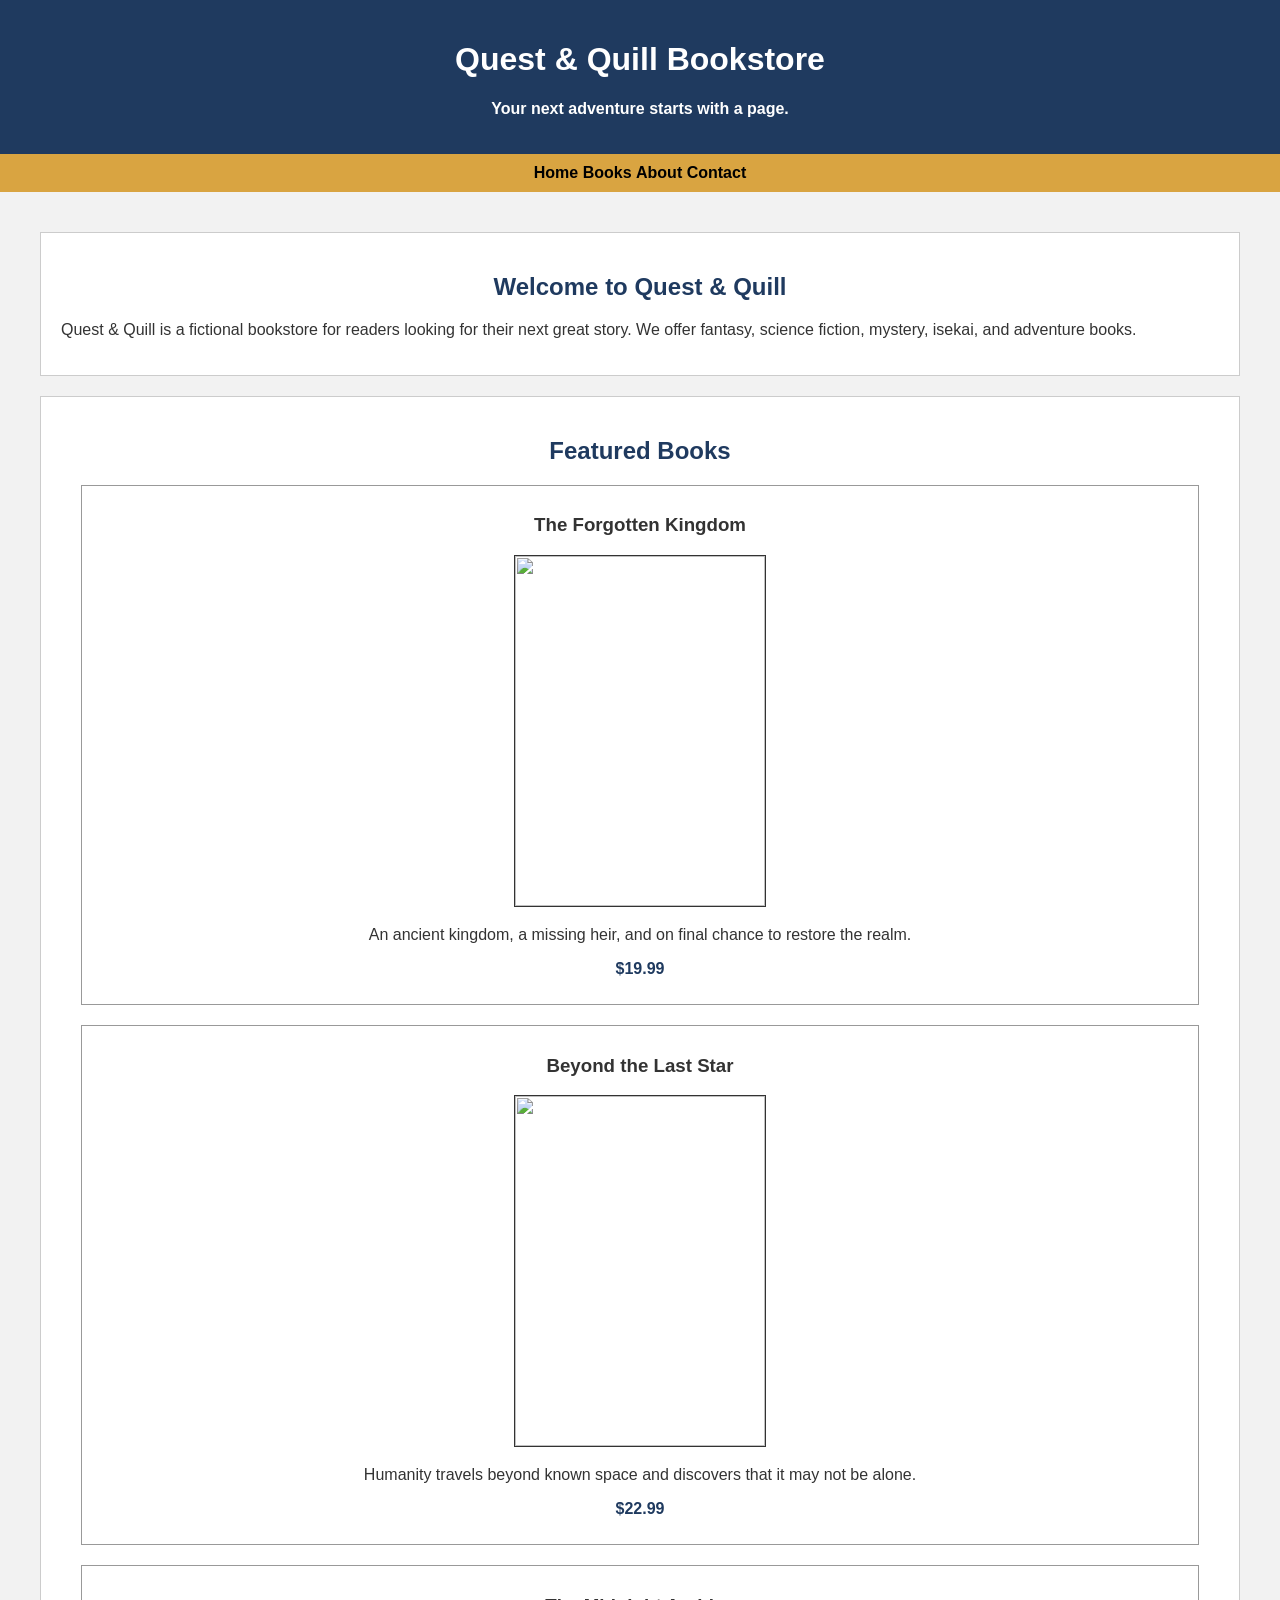
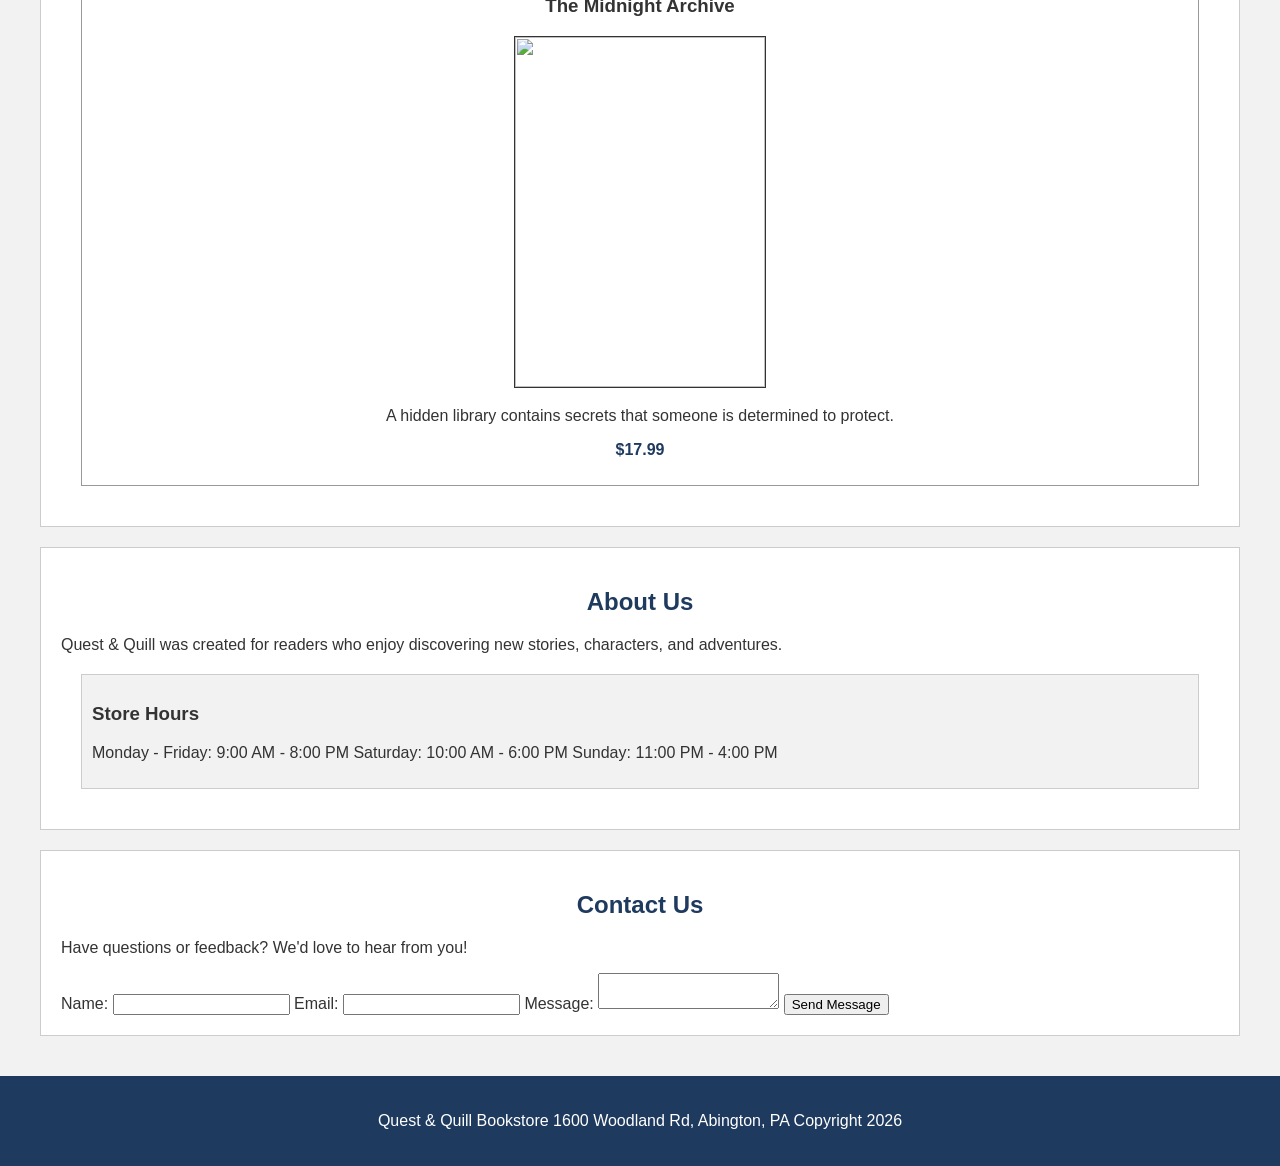
==== index.html @ 0fe10b80 "Initial Storefront Project" ====
<!DOCTYPE html>

<html>

<head>

    <title>Quest & Quill Bookstore</title>

    <link rel="stylesheet" type="text/css" href="styles.css">

    <style type="text/css">
        h2{
            color: #1F3A5F;
            text-align: center;
        }

    </style>

</head>

<body>

    <header>
        <h1>Quest & Quill Bookstore</h1>

        <p style="text-align: center; font-weight: bold;">
            Your next adventure starts with a page.
        </p>

    </header>


    <nav>
        <a class="navlink" href="#home">Home</a>
        <a class="navlink" href="#books">Books</a>
        <a class="navlink" href="#about">About</a>
        <a class="navlink" href="#contact">Contact</a>
    </nav>

    <main id="home">

        <section>
            <h2>Welcome to Quest & Quill</h2>

            <p>
                Quest & Quill is a fictional bookstore for readers
                looking for their next great story. We offer fantasy,
                science fiction, mystery, isekai, and adventure books.
            </p>

        </section>


        <section id="books">
            <h2>Featured Books</h2>

            <article>
                <h3> The Forgotten Kingdom</h3>

                <img src="images/fantasy.jpeg"
                     width="250"
                     height="350">

                <p>
                    An ancient kingdom, a missing heir, and on final
                    chance to restore the realm.
                </p>

                <p class="price">$19.99</p>
            </article>


            <article>
                <h3>Beyond the Last Star</h3>

                <img src="images/sci-fi.jpeg"
                     width="250"
                     height="350">

                <p>
                    Humanity travels beyond known space and discovers
                    that it may not be alone.
                </p>

                <p class="price">$22.99</p>
            </article>

            <article>
                <h3>The Midnight Archive</h3>

                <img src="images/mystery.png"
                     width="250"
                     height="350">

                <p>
                    A hidden library contains secrets that someone
                    is determined to protect.
                </p>

                <p class="price">$17.99</p>
            </article>
        </section>
    
        <section id="about">
            <h2>About Us</h2>
            <p>
                Quest & Quill was created for readers who enjoy
                discovering new stories, characters, and adventures.
            </p>

            <aside>
                <h3>Store Hours</h3>
                <p>
                    Monday - Friday: 9:00 AM - 8:00 PM
                    Saturday: 10:00 AM - 6:00 PM
                    Sunday: 11:00 PM - 4:00 PM
                </p>
            </aside>
        </section>

        <section id="contact">
            <h2>Contact Us</h2>
            <p>
                Have questions or feedback? We'd love to hear from you!
            </p>
            <form>
                <label for="name">Name:</label>
                <input type="text" id="name" name="name">

                <label for="email">Email:</label>
                <input type="email" id="email" name="email">

                <label for="message">Message:</label>
                <textarea id="message" name="message"></textarea>

                <button type="submit">Send Message</button>
            </form>
        </section>
    </main>


    <footer>
        <p>
            Quest & Quill Bookstore
            1600 Woodland Rd, Abington, PA
            Copyright 2026
        </p>
    </footer>

</body>

</html>
---- styles.css ----
body {
    font-family: Arial, Helvetica, sans-serif;
    background-color: #F2F2F2;
    color: #333333;
    margin: 0px;
}


header {
    background-color: #1F3A5F;
    color: white;
    text-align: center;
    padding: 20px;
}


nav {
    background-color: #D9A441;
    text-align: center;
    padding: 10px;
}


.navlink {
    color: #000000;
    font-weight: bold;
    text-decoration: none;
}


main {
    padding: 20px;
}


section {
    background-color: white;
    margin: 20px;
    padding: 20px;
    border: 1px solid #CCCCCC;
}


article {
    margin: 20px;
    padding: 10px;
    border: 1px solid #999999;
    text-align: center;
}


img {
    border: 1px solid #333333;
}


.price {
    color: #1F3A5F;
    font-weight: bold;
}


aside {
    background-color: #F2F2F2;
    margin: 20px;
    padding: 10px;
    border: 1px solid #CCCCCC;
}


footer {
    background-color: #1F3A5F;
    color: white;
    text-align: center;
    padding: 20px;
}
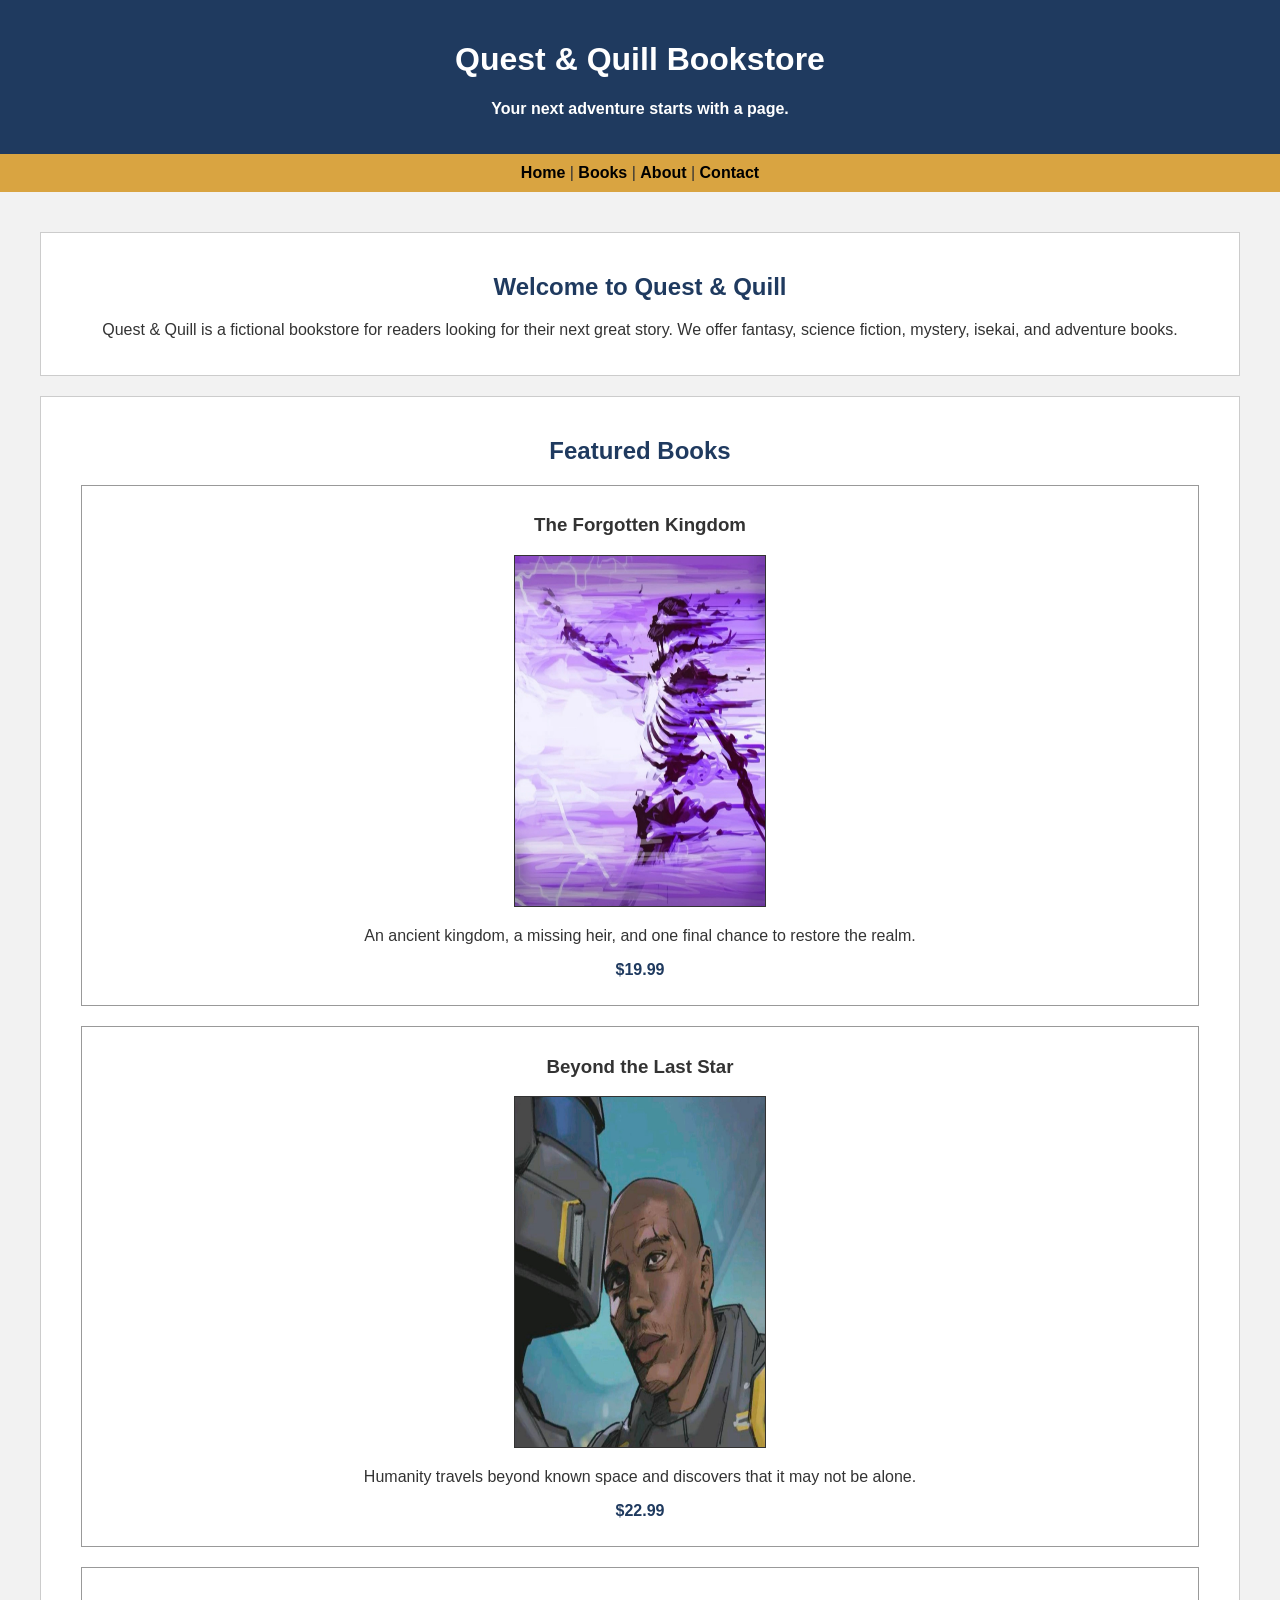
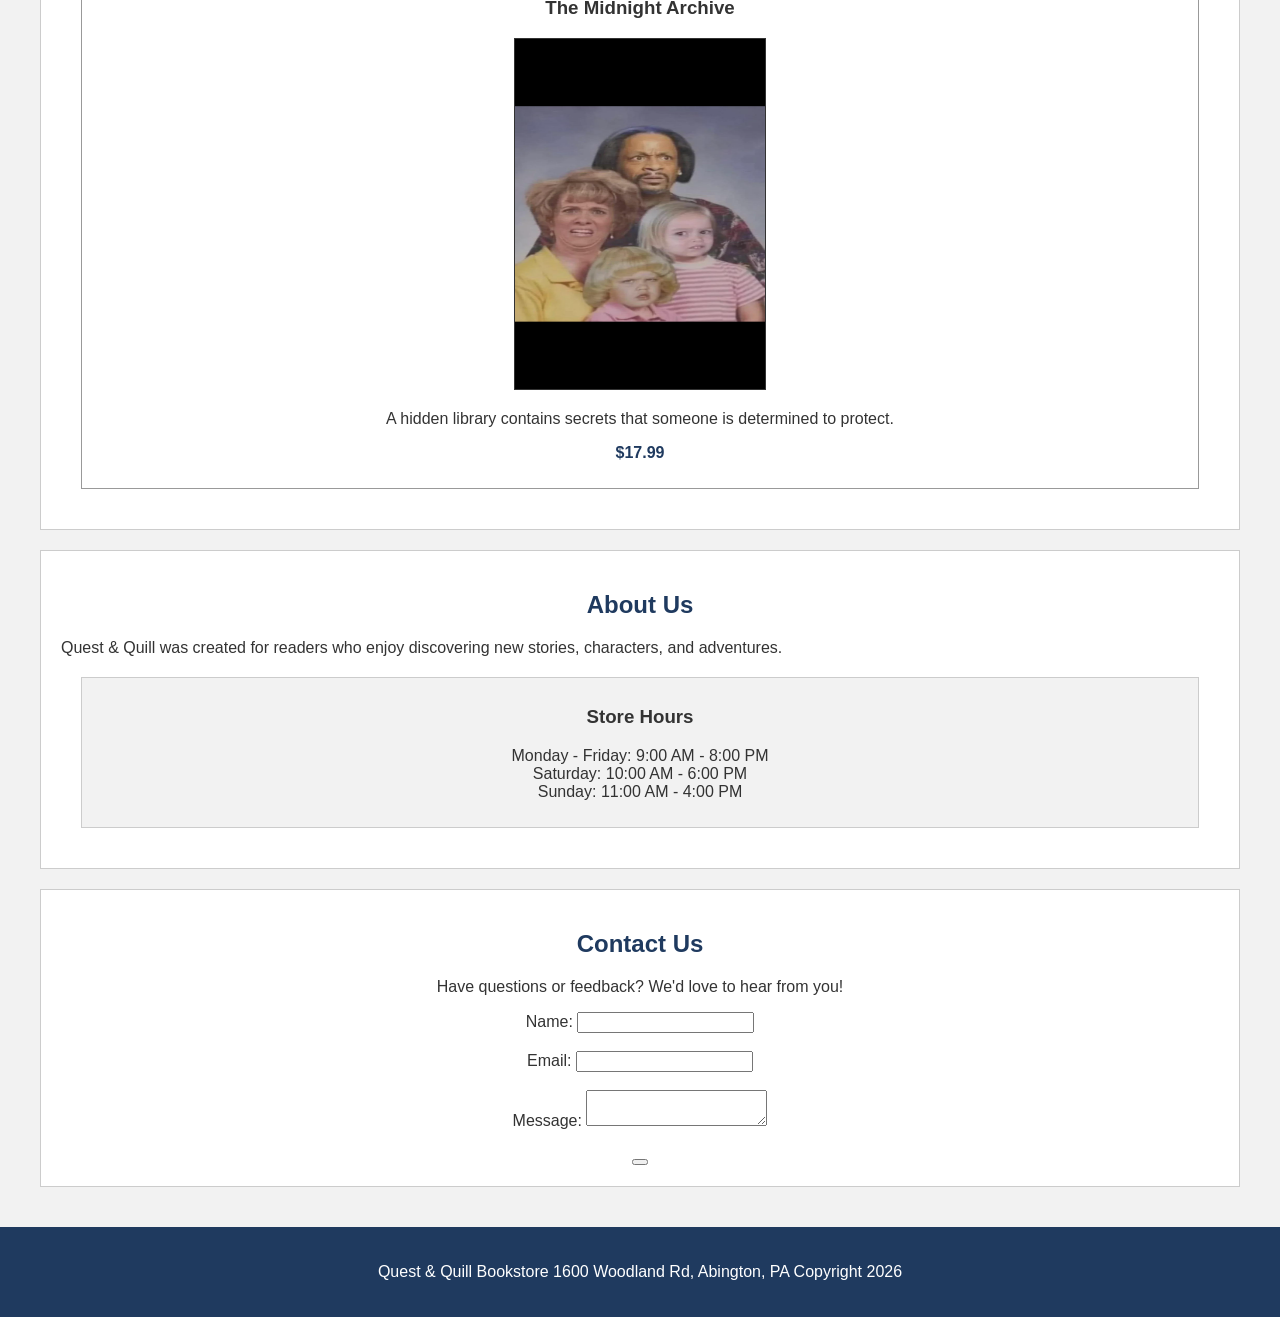
==== commit 95af241a: "Updated storefront layout and images" ====
--- a/index.html
+++ b/index.html
@@ -32,8 +32,11 @@
 
     <nav>
         <a class="navlink" href="#home">Home</a>
+        |
         <a class="navlink" href="#books">Books</a>
+        |
         <a class="navlink" href="#about">About</a>
+        |
         <a class="navlink" href="#contact">Contact</a>
     </nav>
 
@@ -42,7 +45,7 @@
         <section>
             <h2>Welcome to Quest & Quill</h2>
 
-            <p>
+            <p style="text-align: center;">
                 Quest & Quill is a fictional bookstore for readers
                 looking for their next great story. We offer fantasy,
                 science fiction, mystery, isekai, and adventure books.
@@ -62,7 +65,7 @@
                      height="350">
 
                 <p>
-                    An ancient kingdom, a missing heir, and on final
+                    An ancient kingdom, a missing heir, and one final
                     chance to restore the realm.
                 </p>
 
@@ -73,7 +76,7 @@
             <article>
                 <h3>Beyond the Last Star</h3>
 
-                <img src="images/sci-fi.jpeg"
+                <img src="images/scifi.jpeg"
                      width="250"
                      height="350">
 
@@ -109,31 +112,41 @@
             </p>
 
             <aside>
-                <h3>Store Hours</h3>
-                <p>
-                    Monday - Friday: 9:00 AM - 8:00 PM
-                    Saturday: 10:00 AM - 6:00 PM
-                    Sunday: 11:00 PM - 4:00 PM
+                <h3 style="text-align: center;">
+                    Store Hours
+                </h3>
+
+                <p style="text-align: center;">
+                    Monday - Friday: 9:00 AM - 8:00 PM <br>
+                    Saturday: 10:00 AM - 6:00 PM <br>
+                    Sunday: 11:00 AM - 4:00 PM <br>
                 </p>
             </aside>
         </section>
 
         <section id="contact">
+
             <h2>Contact Us</h2>
-            <p>
+
+            <p style="text-align: center;">
                 Have questions or feedback? We'd love to hear from you!
             </p>
-            <form>
+
+            <form style="text-align: center;">
+
                 <label for="name">Name:</label>
                 <input type="text" id="name" name="name">
+                <br><br>
 
                 <label for="email">Email:</label>
                 <input type="email" id="email" name="email">
+                <br><br>
 
                 <label for="message">Message:</label>
                 <textarea id="message" name="message"></textarea>
+                <br><br>
 
-                <button type="submit">Send Message</button>
+                <button type="reset" value="Clear Form">
             </form>
         </section>
     </main>
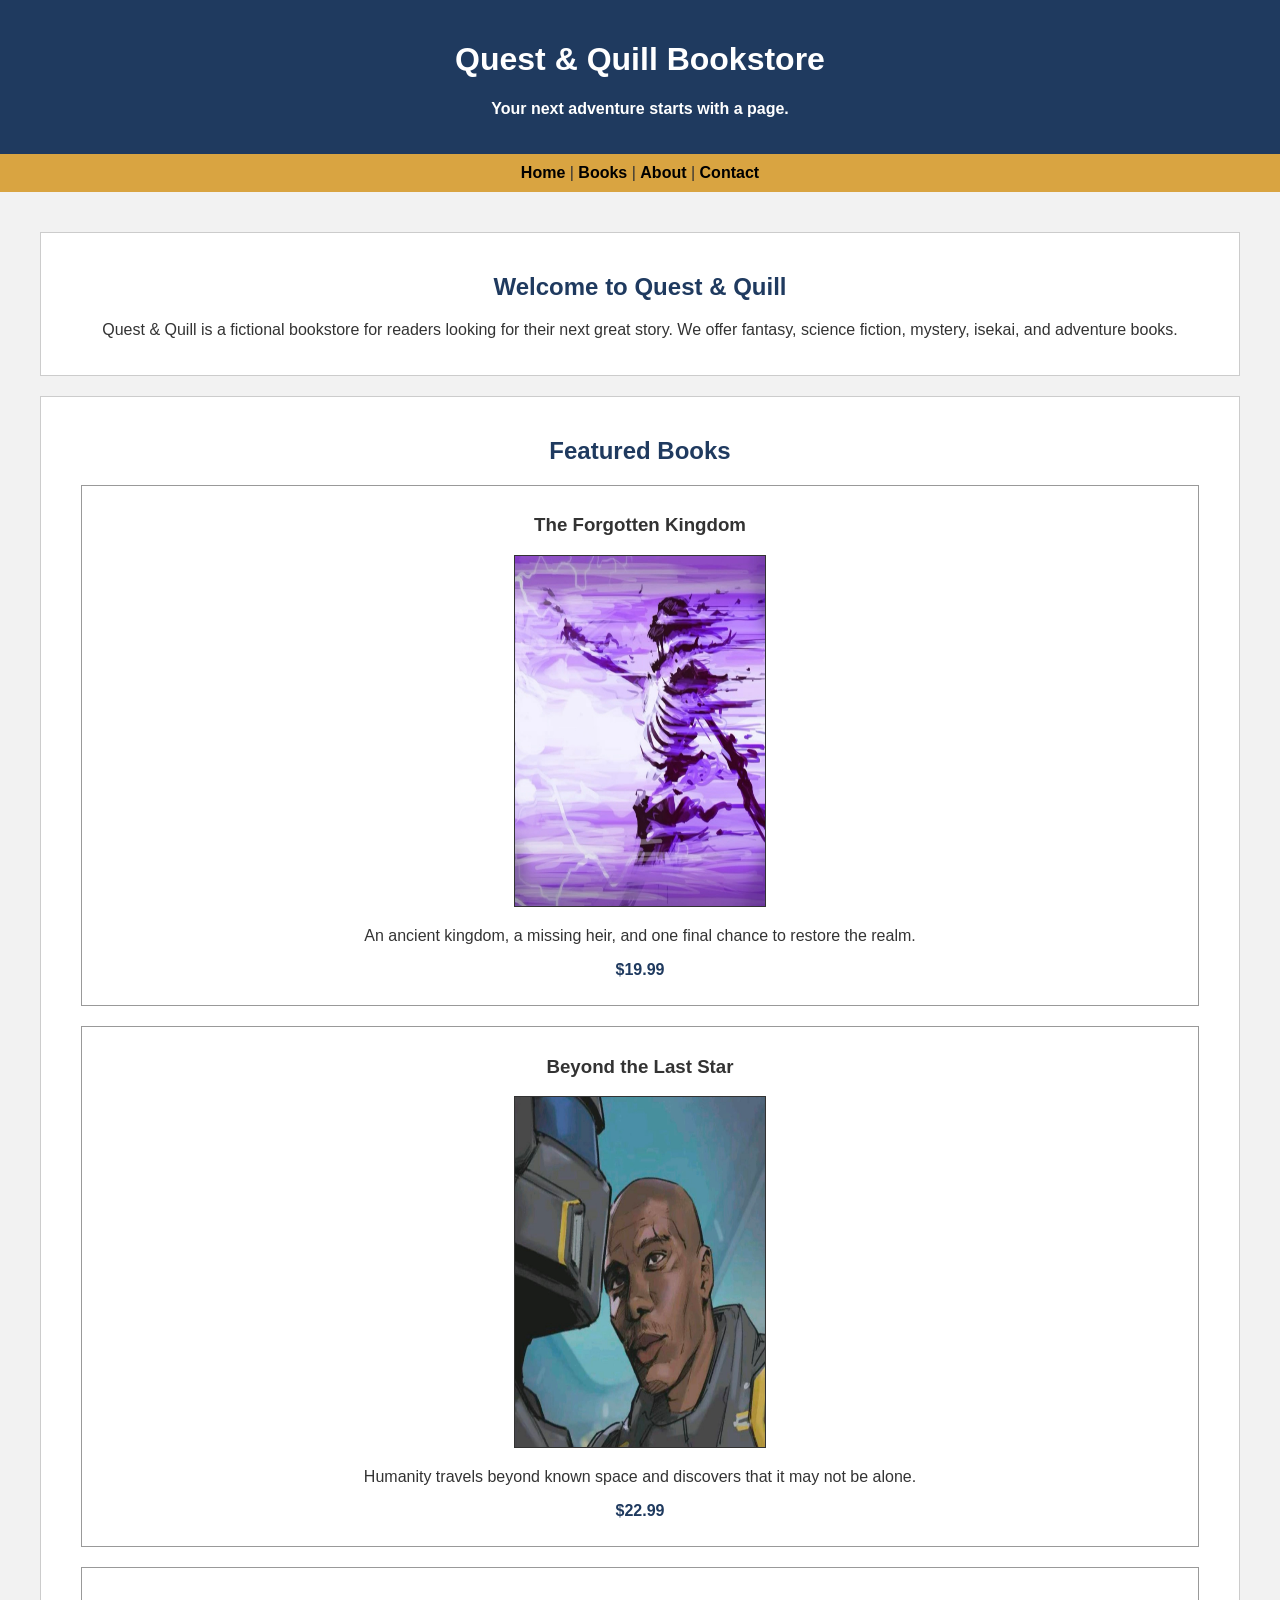
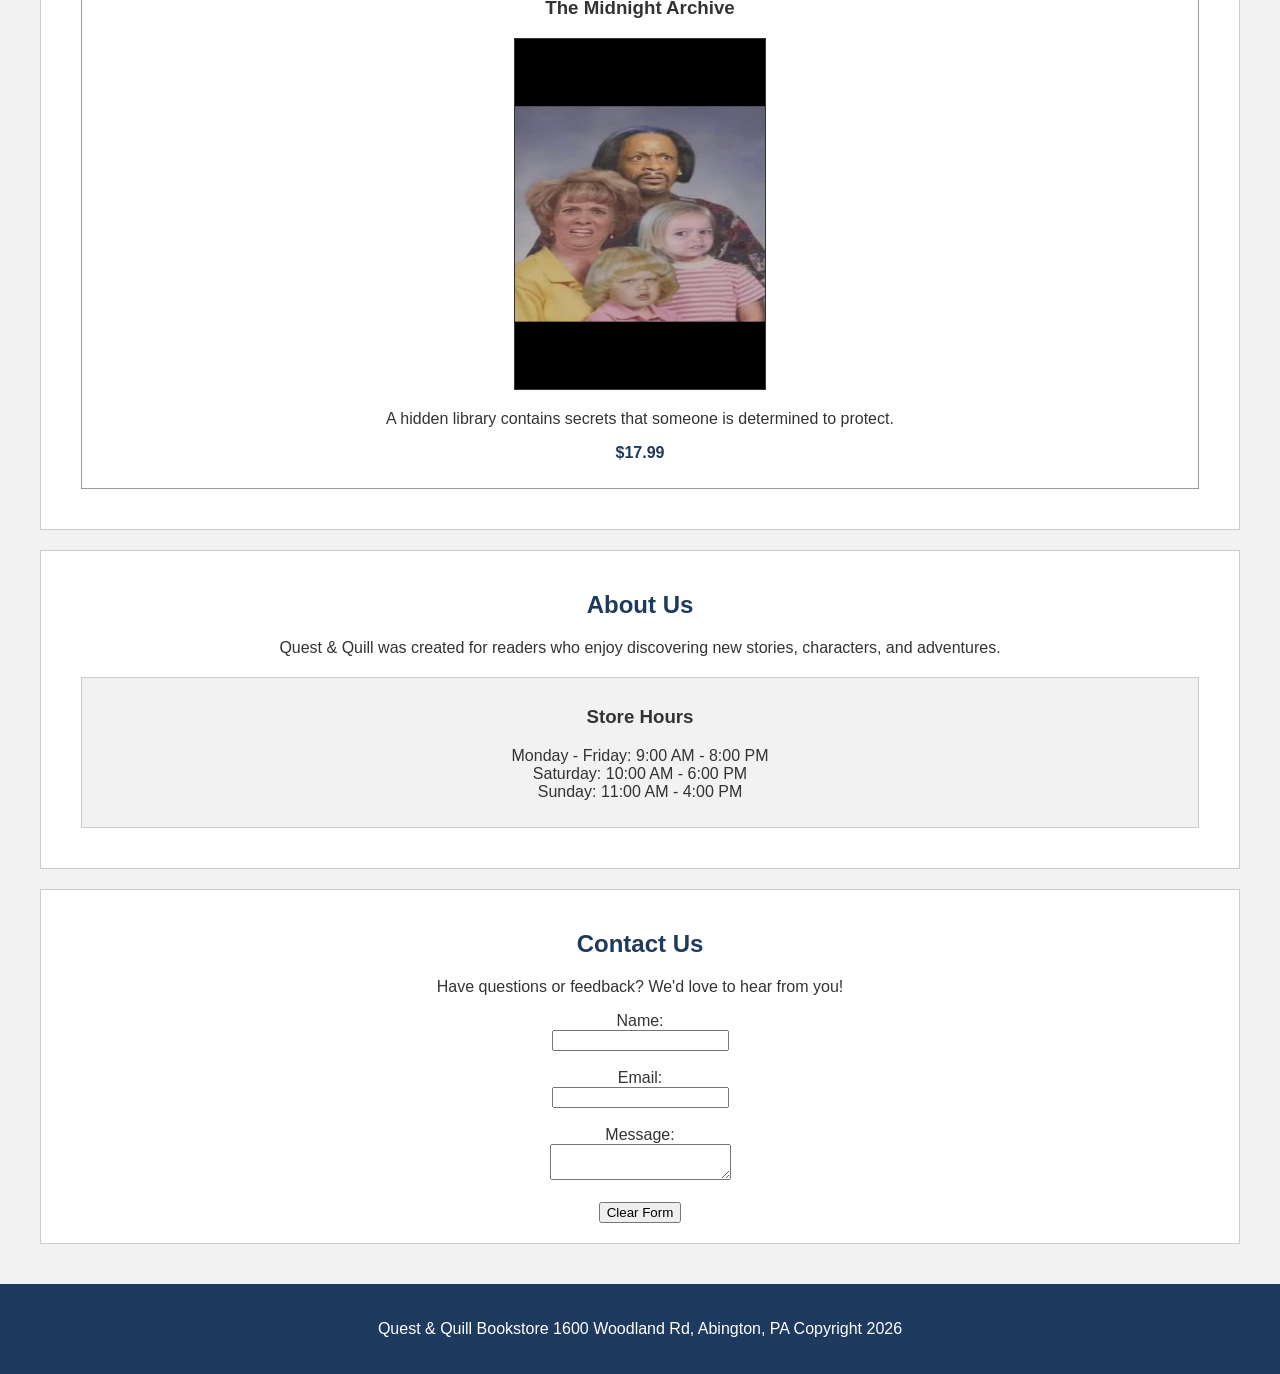
==== commit a0a0bf04: "Finalize storefront contact form" ====
--- a/index.html
+++ b/index.html
@@ -106,7 +106,7 @@
     
         <section id="about">
             <h2>About Us</h2>
-            <p>
+            <p style="text-align: center;">
                 Quest & Quill was created for readers who enjoy
                 discovering new stories, characters, and adventures.
             </p>
@@ -135,18 +135,21 @@
             <form style="text-align: center;">
 
                 <label for="name">Name:</label>
+                <br>
                 <input type="text" id="name" name="name">
                 <br><br>
 
                 <label for="email">Email:</label>
+                <br>
                 <input type="email" id="email" name="email">
                 <br><br>
 
                 <label for="message">Message:</label>
+                <br>
                 <textarea id="message" name="message"></textarea>
                 <br><br>
 
-                <button type="reset" value="Clear Form">
+                <button type="reset">Clear Form</button>
             </form>
         </section>
     </main>
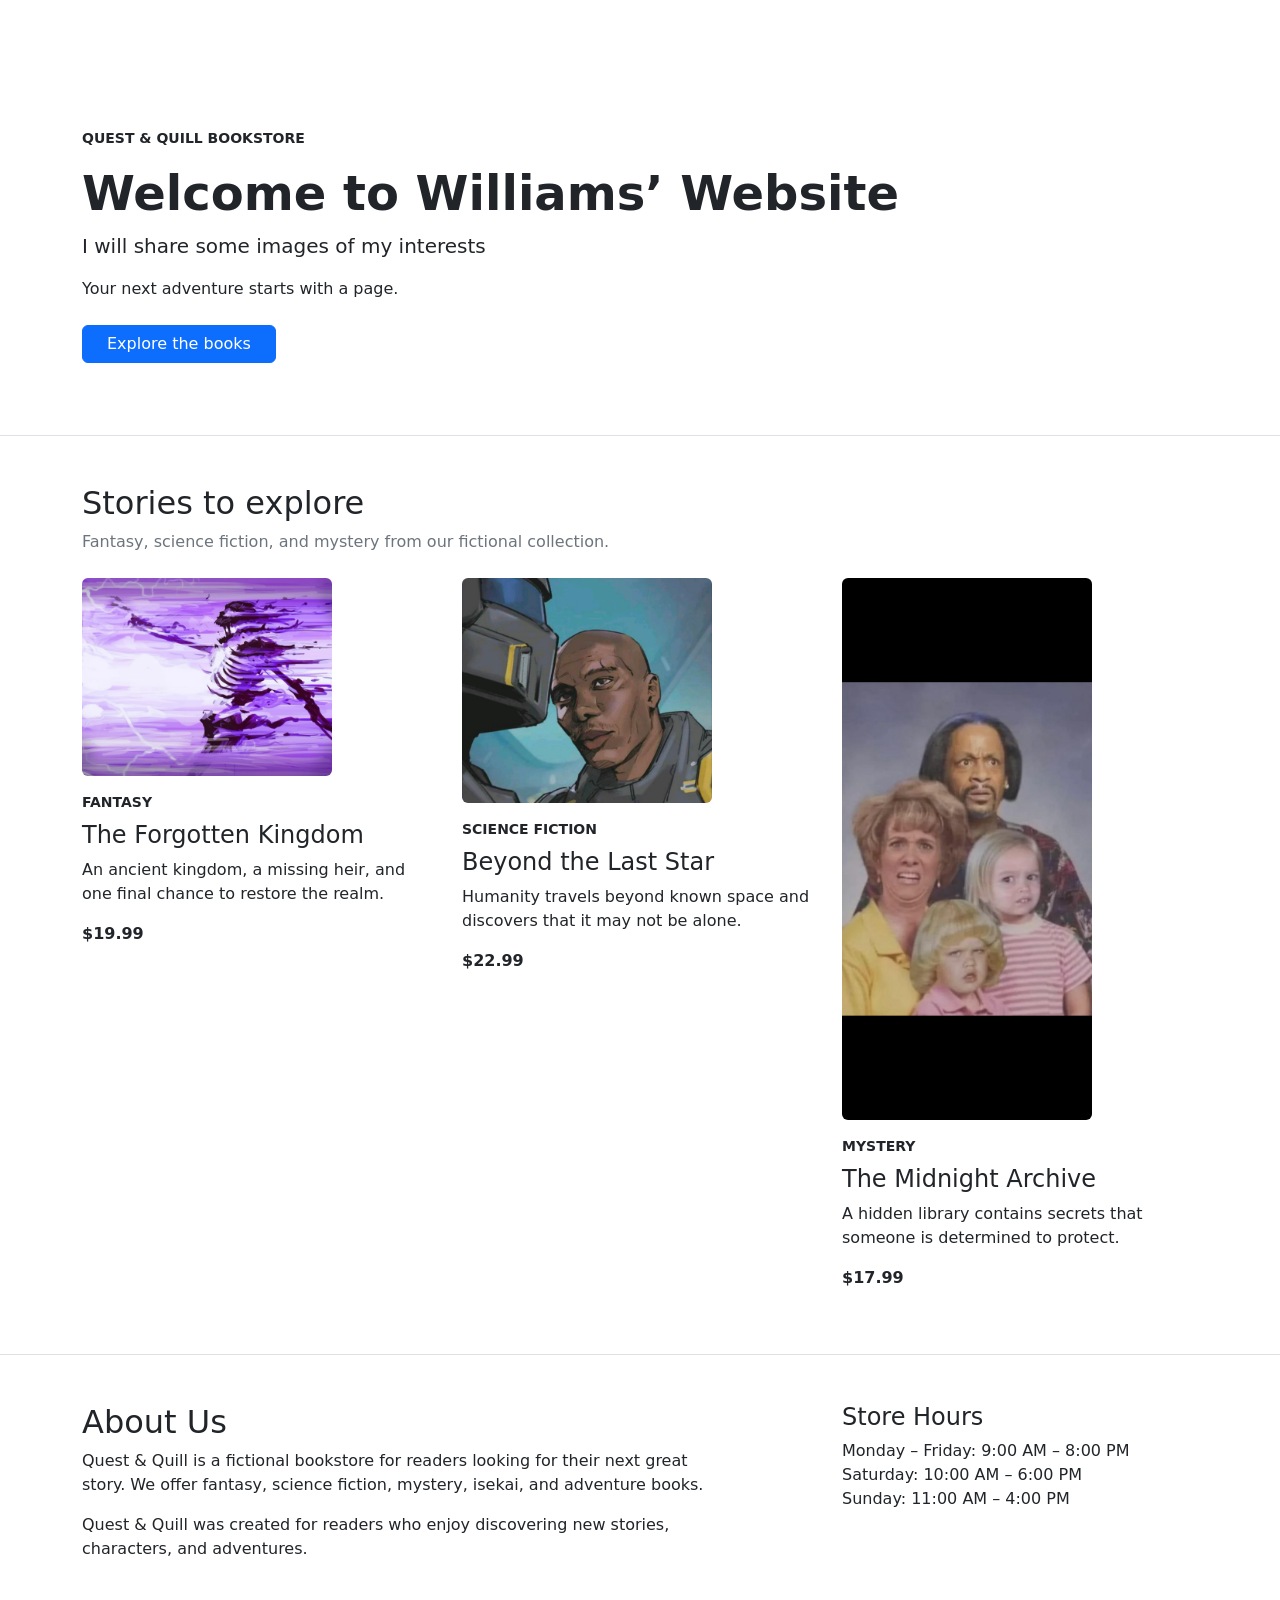
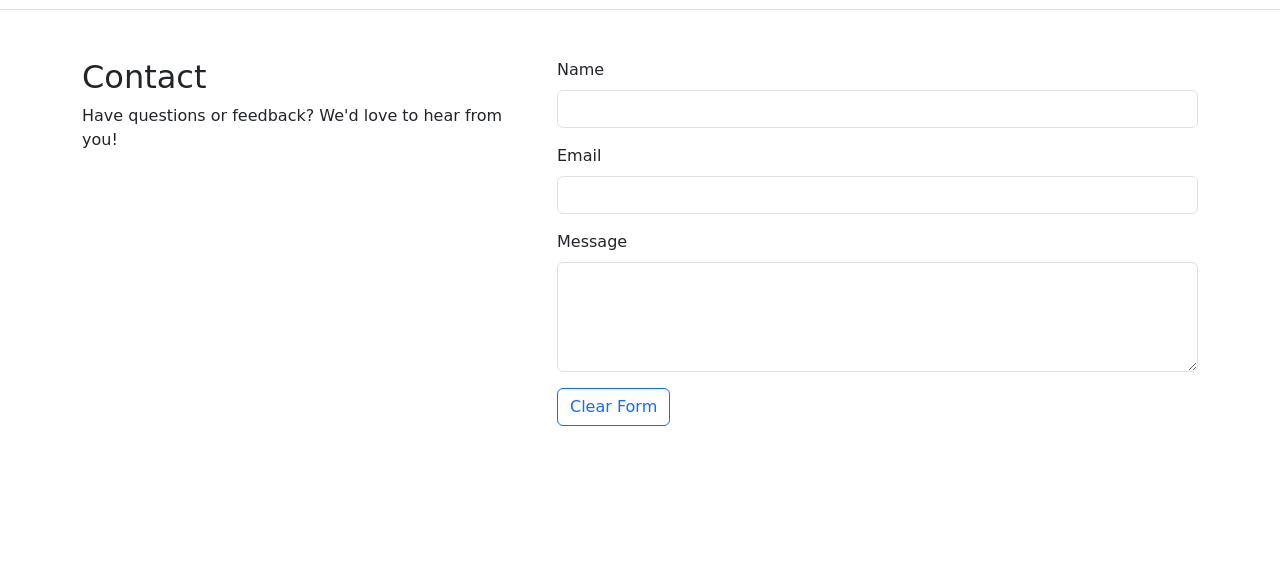
==== commit 43e863b1: "Add files via upload Updated homepage to updated storefront" ====
--- a/index.html
+++ b/index.html
@@ -1,168 +1,125 @@
 <!DOCTYPE html>
+<html lang="en"><head>
+  <meta charset="UTF-8">
+  <meta name="viewport" content="width=device-width, initial-scale=1">
+  <meta name="description" content="Explore fantasy, science fiction, and mystery at Quest &amp; Quill, a fictional bookstore.">
+  <title>Quest &amp; Quill | Storefront</title>
 
-<html>
+  <link rel="stylesheet" href="https://cdn.jsdelivr.net/npm/bootstrap@5.3.8/dist/css/bootstrap.min.css">
+  <link rel="stylesheet" href="bootstrap-exercise.css">
+</head>
+<body class="d-flex flex-column min-vh-100">
+  <a class="visually-hidden-focusable p-3" href="#home">Skip to content</a>
+  <nav class="navbar navbar-expand-md" data-bs-theme="dark" aria-label="Main navigation">
+    <div class="container">
+      <a class="navbar-brand fw-bold" href="#home">Quest &amp; Quill</a>
+      <button class="navbar-toggler" type="button" data-bs-toggle="collapse" data-bs-target="#mainNavigation" aria-controls="mainNavigation" aria-expanded="false" aria-label="Toggle navigation">
+        <span class="navbar-toggler-icon"></span>
+      </button>
+      <div class="collapse navbar-collapse" id="mainNavigation">
+        <ul class="navbar-nav ms-auto">
+          <li class="nav-item"><a class="nav-link" href="#home">Home</a></li>
+          <li class="nav-item"><a class="nav-link" href="#about">About Us</a></li>
+          <li class="nav-item"><a class="nav-link" href="#images">Images</a></li>
+          <li class="nav-item"><a class="nav-link" href="#contact">Contact</a></li>
+          <li class="nav-item"><a class="nav-link" href="signup.html">Sign Up</a></li>
+        </ul>
+      </div>
+    </div>
+  </nav>
 
-<head>
+  <main id="home" class="flex-grow-1">
 
-    <title>Quest & Quill Bookstore</title>
+    <header class="jumbotron py-5 border-bottom">
+      <div class="container py-md-4">
+        <p class="text-uppercase small fw-bold mb-3">Quest &amp; Quill Bookstore</p>
 
-    <link rel="stylesheet" type="text/css" href="styles.css">
-
-    <style type="text/css">
-        h2{
-            color: #1F3A5F;
-            text-align: center;
-        }
-
-    </style>
-
-</head>
-
-<body>
-
-    <header>
-        <h1>Quest & Quill Bookstore</h1>
-
-        <p style="text-align: center; font-weight: bold;">
-            Your next adventure starts with a page.
-        </p>
-
+        <h1 class="display-5 fw-bold">Welcome to Williams’ Website</h1>
+        <p class="lead mb-3">I will share some images of my interests</p>
+        <p class="mb-4">Your next adventure starts with a page.</p>
+        <a class="btn btn-primary px-4" href="#images">Explore the books</a>
+      </div>
     </header>
 
+    <section id="images" class="container py-5" aria-labelledby="images-heading">
+      <h2 id="images-heading">Stories to explore</h2>
+      <p class="text-secondary mb-4">Fantasy, science fiction, and mystery from our fictional collection.</p>
 
-    <nav>
-        <a class="navlink" href="#home">Home</a>
-        |
-        <a class="navlink" href="#books">Books</a>
-        |
-        <a class="navlink" href="#about">About</a>
-        |
-        <a class="navlink" href="#contact">Contact</a>
-    </nav>
+      <div class="row g-4">
+        <article class="col-md-4">
+          <img class="img-fluid rounded book-cover mb-3" src="images/fantasy.jpeg" width="250" height="350" alt="Purple fantasy character surrounded by streaks of energy">
+          <p class="genre small text-uppercase fw-bold mb-2">Fantasy</p>
+          <h3 class="h4">The Forgotten Kingdom</h3>
+          <p>An ancient kingdom, a missing heir, and one final chance to restore the realm.</p>
+          <p class="fw-bold">$19.99</p>
+        </article>
+        <article class="col-md-4">
+          <img class="img-fluid rounded book-cover mb-3" src="images/scifi.jpeg" width="250" height="350" alt="Illustrated science fiction character in futuristic armor">
+          <p class="genre small text-uppercase fw-bold mb-2">Science fiction</p>
+          <h3 class="h4">Beyond the Last Star</h3>
+          <p>Humanity travels beyond known space and discovers that it may not be alone.</p>
+          <p class="fw-bold">$22.99</p>
+        </article>
+        <article class="col-md-4">
+          <img class="img-fluid rounded book-cover mb-3" src="images/mystery.png" width="250" height="350" alt="Group portrait used for the mystery selection on the original storefront">
+          <p class="genre small text-uppercase fw-bold mb-2">Mystery</p>
+          <h3 class="h4">The Midnight Archive</h3>
+          <p>A hidden library contains secrets that someone is determined to protect.</p>
+          <p class="fw-bold">$17.99</p>
+        </article>
+      </div>
+    </section>
 
-    <main id="home">
+    <section id="about" class="py-5 border-top border-bottom about-section" aria-labelledby="about-heading">
+      <div class="container">
+        <div class="row g-4">
+          <div class="col-md-7">
+            <h2 id="about-heading">About Us</h2>
+            <p>Quest &amp; Quill is a fictional bookstore for readers looking for their next great story. We offer fantasy, science fiction, mystery, isekai, and adventure books.</p>
+            <p class="mb-0">Quest &amp; Quill was created for readers who enjoy discovering new stories, characters, and adventures.</p>
+          </div>
+          <aside class="col-md-4 offset-md-1" aria-labelledby="hours-heading">
+            <h3 id="hours-heading" class="h4">Store Hours</h3>
+            <p class="mb-0">Monday – Friday: 9:00 AM – 8:00 PM<br>Saturday: 10:00 AM – 6:00 PM<br>Sunday: 11:00 AM – 4:00 PM</p>
+          </aside>
+        </div>
+      </div>
+    </section>
 
-        <section>
-            <h2>Welcome to Quest & Quill</h2>
+    <section id="contact" class="container py-5" aria-labelledby="contact-heading">
+      <div class="row g-4">
+        <div class="col-md-5">
+          <h2 id="contact-heading">Contact</h2>
+          <p>Have questions or feedback? We'd love to hear from you!</p>
+        </div>
+        <div class="col-md-7">
+          <form onsubmit="event.preventDefault()">
+            <div class="mb-3">
+              <label for="name" class="form-label">Name</label>
+              <input class="form-control" type="text" id="name" name="name" autocomplete="name">
+            </div>
+            <div class="mb-3">
+              <label for="email" class="form-label">Email</label>
+              <input class="form-control" type="email" id="email" name="email" autocomplete="email">
+            </div>
+            <div class="mb-3">
+              <label for="message" class="form-label">Message</label>
+              <textarea class="form-control" id="message" name="message" rows="4"></textarea>
+            </div>
+            <button class="btn btn-outline-primary" type="reset">Clear Form</button>
+          </form>
+        </div>
+      </div>
+    </section>
+  </main>
 
-            <p style="text-align: center;">
-                Quest & Quill is a fictional bookstore for readers
-                looking for their next great story. We offer fantasy,
-                science fiction, mystery, isekai, and adventure books.
-            </p>
-
-        </section>
+  <footer class="py-4 mt-auto text-white">
+    <div class="container d-md-flex justify-content-between gap-3">
+      <p class="mb-2 mb-md-0">Quest &amp; Quill Bookstore<br><span class="small">1600 Woodland Rd, Abington, PA</span></p>
+      <p class="small mb-0">Copyright © 2026 · Quest &amp; Quill</p>
+    </div>
+  </footer>
+  <script src="https://cdn.jsdelivr.net/npm/bootstrap@5.3.8/dist/js/bootstrap.bundle.min.js"></script>
 
 
-        <section id="books">
-            <h2>Featured Books</h2>
-
-            <article>
-                <h3> The Forgotten Kingdom</h3>
-
-                <img src="images/fantasy.jpeg"
-                     width="250"
-                     height="350">
-
-                <p>
-                    An ancient kingdom, a missing heir, and one final
-                    chance to restore the realm.
-                </p>
-
-                <p class="price">$19.99</p>
-            </article>
-
-
-            <article>
-                <h3>Beyond the Last Star</h3>
-
-                <img src="images/scifi.jpeg"
-                     width="250"
-                     height="350">
-
-                <p>
-                    Humanity travels beyond known space and discovers
-                    that it may not be alone.
-                </p>
-
-                <p class="price">$22.99</p>
-            </article>
-
-            <article>
-                <h3>The Midnight Archive</h3>
-
-                <img src="images/mystery.png"
-                     width="250"
-                     height="350">
-
-                <p>
-                    A hidden library contains secrets that someone
-                    is determined to protect.
-                </p>
-
-                <p class="price">$17.99</p>
-            </article>
-        </section>
-    
-        <section id="about">
-            <h2>About Us</h2>
-            <p style="text-align: center;">
-                Quest & Quill was created for readers who enjoy
-                discovering new stories, characters, and adventures.
-            </p>
-
-            <aside>
-                <h3 style="text-align: center;">
-                    Store Hours
-                </h3>
-
-                <p style="text-align: center;">
-                    Monday - Friday: 9:00 AM - 8:00 PM <br>
-                    Saturday: 10:00 AM - 6:00 PM <br>
-                    Sunday: 11:00 AM - 4:00 PM <br>
-                </p>
-            </aside>
-        </section>
-
-        <section id="contact">
-
-            <h2>Contact Us</h2>
-
-            <p style="text-align: center;">
-                Have questions or feedback? We'd love to hear from you!
-            </p>
-
-            <form style="text-align: center;">
-
-                <label for="name">Name:</label>
-                <br>
-                <input type="text" id="name" name="name">
-                <br><br>
-
-                <label for="email">Email:</label>
-                <br>
-                <input type="email" id="email" name="email">
-                <br><br>
-
-                <label for="message">Message:</label>
-                <br>
-                <textarea id="message" name="message"></textarea>
-                <br><br>
-
-                <button type="reset">Clear Form</button>
-            </form>
-        </section>
-    </main>
-
-
-    <footer>
-        <p>
-            Quest & Quill Bookstore
-            1600 Woodland Rd, Abington, PA
-            Copyright 2026
-        </p>
-    </footer>
-
-</body>
-
-</html>+</body></html>
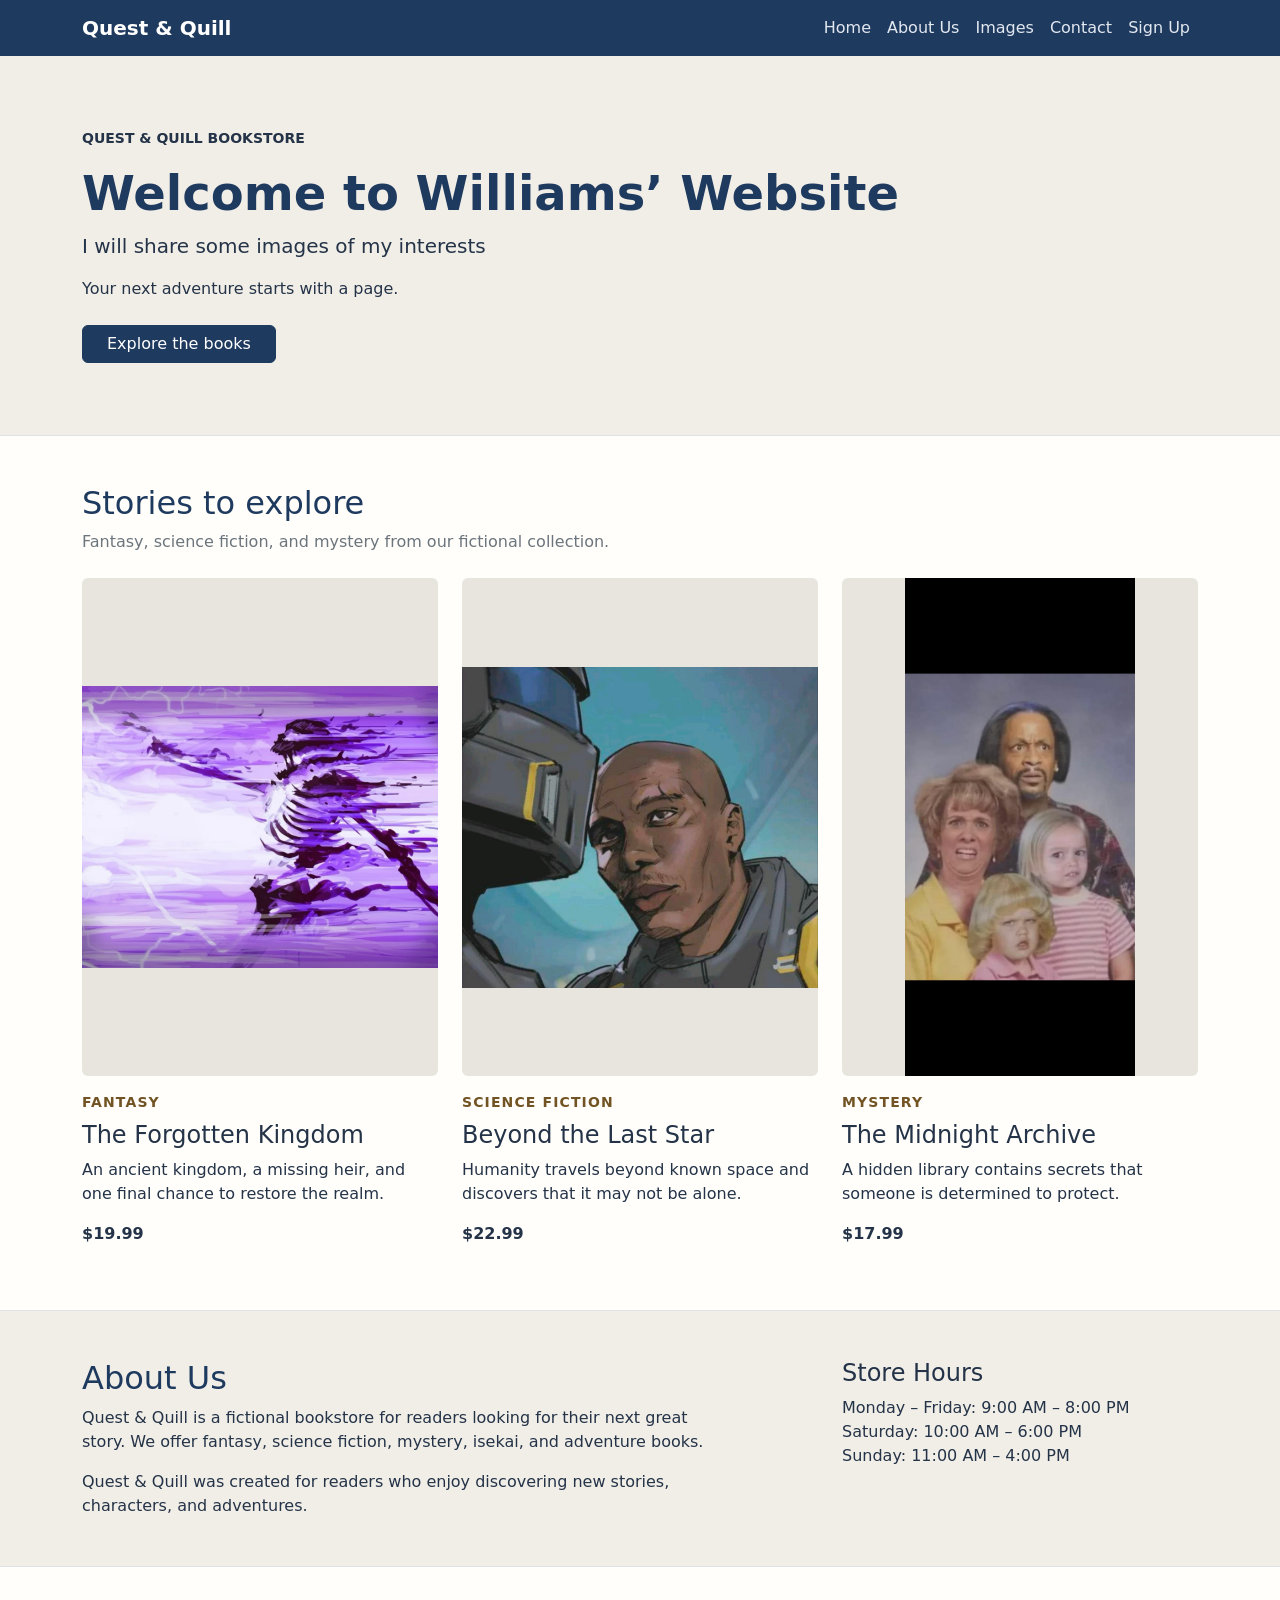
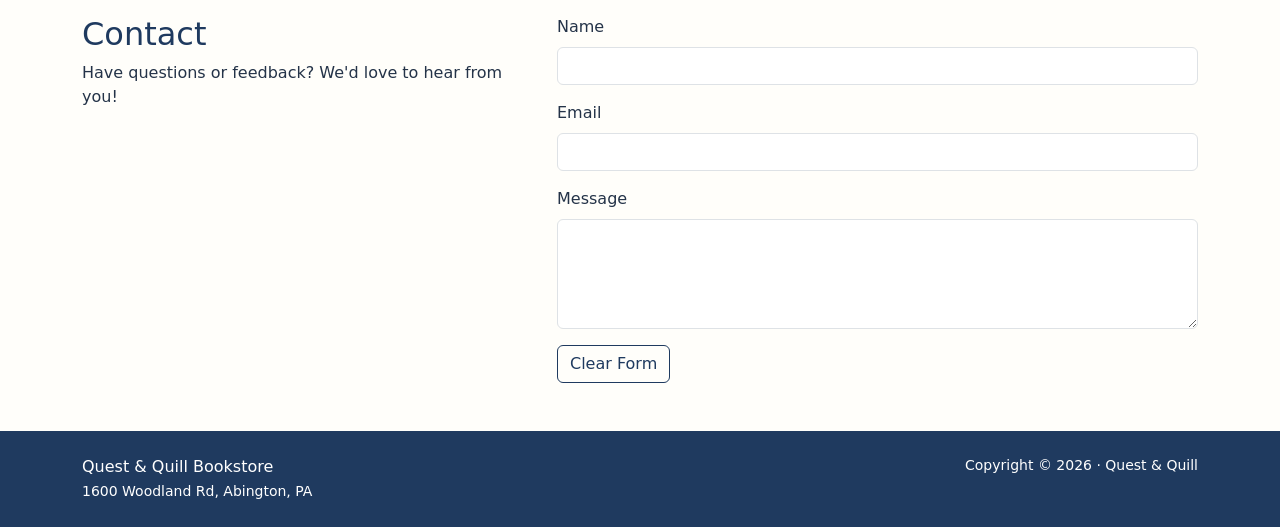
==== commit d98b0d71: "Add files via upload" ====
--- a/index.html
+++ b/index.html
@@ -6,7 +6,7 @@
   <title>Quest &amp; Quill | Storefront</title>
 
   <link rel="stylesheet" href="https://cdn.jsdelivr.net/npm/bootstrap@5.3.8/dist/css/bootstrap.min.css">
-  <link rel="stylesheet" href="bootstrap-exercise.css">
+  <link rel="stylesheet" href="storefront-signup/bootstrap-exercise.css">
 </head>
 <body class="d-flex flex-column min-vh-100">
   <a class="visually-hidden-focusable p-3" href="#home">Skip to content</a>
@@ -22,7 +22,7 @@
           <li class="nav-item"><a class="nav-link" href="#about">About Us</a></li>
           <li class="nav-item"><a class="nav-link" href="#images">Images</a></li>
           <li class="nav-item"><a class="nav-link" href="#contact">Contact</a></li>
-          <li class="nav-item"><a class="nav-link" href="signup.html">Sign Up</a></li>
+          <li class="nav-item"><a class="nav-link" href="storefront-signup/signup.html">Sign Up</a></li>
         </ul>
       </div>
     </div>
@@ -47,21 +47,21 @@
 
       <div class="row g-4">
         <article class="col-md-4">
-          <img class="img-fluid rounded book-cover mb-3" src="images/fantasy.jpeg" width="250" height="350" alt="Purple fantasy character surrounded by streaks of energy">
+          <img class="img-fluid rounded book-cover mb-3" src="storefront-signup/images/fantasy.jpeg" width="250" height="350" alt="Purple fantasy character surrounded by streaks of energy">
           <p class="genre small text-uppercase fw-bold mb-2">Fantasy</p>
           <h3 class="h4">The Forgotten Kingdom</h3>
           <p>An ancient kingdom, a missing heir, and one final chance to restore the realm.</p>
           <p class="fw-bold">$19.99</p>
         </article>
         <article class="col-md-4">
-          <img class="img-fluid rounded book-cover mb-3" src="images/scifi.jpeg" width="250" height="350" alt="Illustrated science fiction character in futuristic armor">
+          <img class="img-fluid rounded book-cover mb-3" src="storefront-signup/images/scifi.jpeg" width="250" height="350" alt="Illustrated science fiction character in futuristic armor">
           <p class="genre small text-uppercase fw-bold mb-2">Science fiction</p>
           <h3 class="h4">Beyond the Last Star</h3>
           <p>Humanity travels beyond known space and discovers that it may not be alone.</p>
           <p class="fw-bold">$22.99</p>
         </article>
         <article class="col-md-4">
-          <img class="img-fluid rounded book-cover mb-3" src="images/mystery.png" width="250" height="350" alt="Group portrait used for the mystery selection on the original storefront">
+          <img class="img-fluid rounded book-cover mb-3" src="storefront-signup/images/mystery.png" width="250" height="350" alt="Group portrait used for the mystery selection on the original storefront">
           <p class="genre small text-uppercase fw-bold mb-2">Mystery</p>
           <h3 class="h4">The Midnight Archive</h3>
           <p>A hidden library contains secrets that someone is determined to protect.</p>
